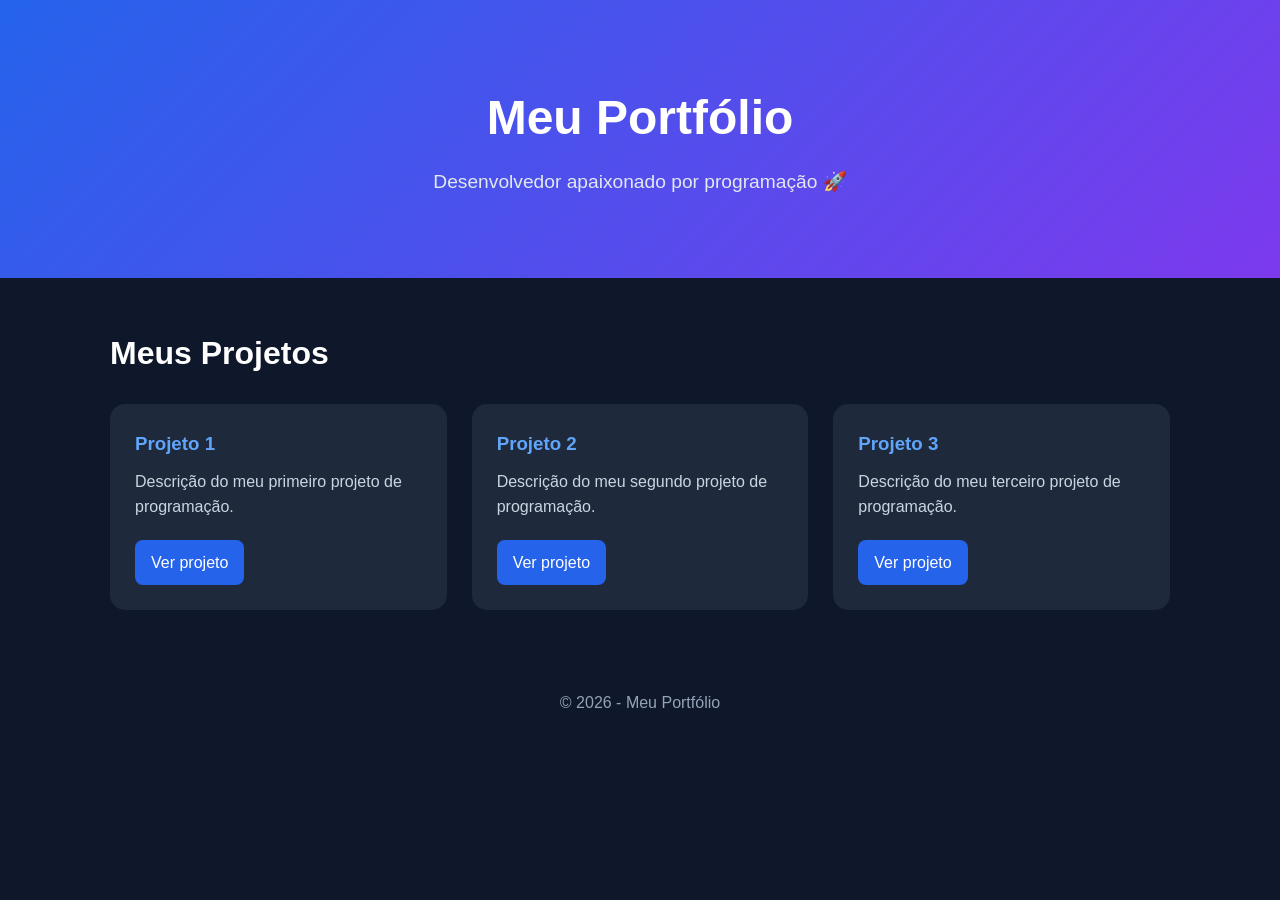
==== index.html @ f262dfe7 "Rename projects.html to index.html" ====
<!DOCTYPE html>
<html lang="pt-BR">
<head>
  <meta charset="UTF-8">
  <meta name="viewport" content="width=device-width, initial-scale=1.0">
  <title>Meu Portfólio</title>
  <link rel="stylesheet" href="style_projetos.css">
</head>
<body>

  <header>
    <h1>Meu Portfólio</h1>
    <p>Desenvolvedor apaixonado por programação 🚀</p>
  </header>

  <main>
    <h2>Meus Projetos</h2>

    <section class="projetos">
      <div class="projeto">
        <h3>Projeto 1</h3>
        <p>Descrição do meu primeiro projeto de programação.</p>
        <a href="#" target="_blank">Ver projeto</a>
      </div>

      <div class="projeto">
        <h3>Projeto 2</h3>
        <p>Descrição do meu segundo projeto de programação.</p>
        <a href="#" target="_blank">Ver projeto</a>
      </div>

      <div class="projeto">
        <h3>Projeto 3</h3>
        <p>Descrição do meu terceiro projeto de programação.</p>
        <a href="#" target="_blank">Ver projeto</a>
      </div>
    </section>
  </main>

  <footer>
    © 2026 - Meu Portfólio
  </footer>

</body>
</html>
---- style_projetos.css ----
*{box-sizing:border-box;margin:0;padding:0}
body{font-family:Arial,sans-serif;background:#0f172a;color:#fff;line-height:1.6}
header{text-align:center;padding:80px 20px;background:linear-gradient(135deg,#2563eb,#7c3aed)}
header h1{font-size:3rem;margin-bottom:10px}
header p{font-size:1.2rem;color:#e2e8f0}
main{max-width:1100px;margin:auto;padding:50px 20px}
h2{margin-bottom:25px;font-size:2rem}
.projetos{display:grid;grid-template-columns:repeat(auto-fit,minmax(280px,1fr));gap:25px}
.projeto{background:#1e293b;padding:25px;border-radius:15px;transition:.3s}
.projeto:hover{transform:translateY(-8px);background:#263449}
.projeto h3{color:#60a5fa;margin-bottom:10px}
.projeto p{color:#cbd5e1;margin-bottom:20px}
.projeto a{display:inline-block;padding:10px 16px;background:#2563eb;color:white;text-decoration:none;border-radius:8px}
footer{text-align:center;padding:30px;color:#94a3b8}
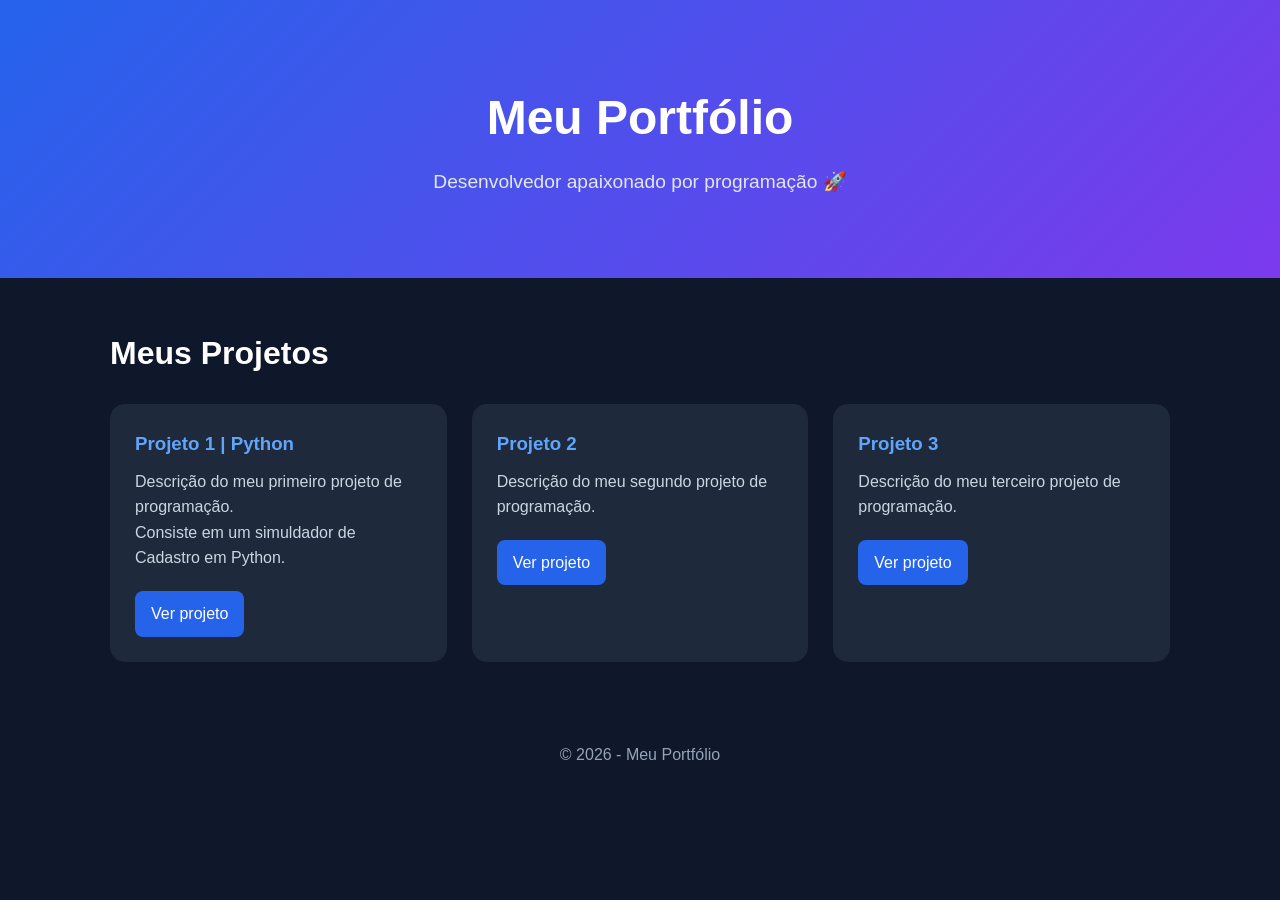
==== commit 24c64b24: "Update index.html" ====
--- a/index.html
+++ b/index.html
@@ -5,6 +5,8 @@
   <meta name="viewport" content="width=device-width, initial-scale=1.0">
   <title>Meu Portfólio</title>
   <link rel="stylesheet" href="style_projetos.css">
+  <link rel="stylesheet" href="https://pyscript.net/latest/pyscript.css" />
+    <script defer src="https://pyscript.net/latest/pyscript.js"></script>
 </head>
 <body>
 
@@ -18,8 +20,11 @@
 
     <section class="projetos">
       <div class="projeto">
-        <h3>Projeto 1</h3>
-        <p>Descrição do meu primeiro projeto de programação.</p>
+        <h3>Projeto 1 | Python</h3>
+        <p>Descrição do meu primeiro projeto de programação. 
+            <br>
+            Consiste em um simuldador de Cadastro em Python.
+        </p>
         <a href="#" target="_blank">Ver projeto</a>
       </div>
 
@@ -32,7 +37,40 @@
       <div class="projeto">
         <h3>Projeto 3</h3>
         <p>Descrição do meu terceiro projeto de programação.</p>
-        <a href="#" target="_blank">Ver projeto</a>
+        <a href="print("Cadastro".center(100, "-"))
+
+while True:
+    
+    nome = input("Digite seu primeiro nome: ")
+    sobrenome = input("Digite seu sobrenome: ")
+    idade = input("Digite sua Idade: ")
+    sexo = input("Digite seu sexo: ")
+    contato = input("Digite seu numero de contato: ")
+    email = input("Digite seu numero Email: ")
+
+# Dicionário -------------------------------------------------
+
+    cadastro = {
+            'nome': nome,
+            'sobrenome': sobrenome,
+            'idade': idade,
+            'sexo': sexo,
+            'contato': contato,
+            'email': email
+        }
+
+
+    
+    print('Dados'.center(70,"-"))
+    for Chave, Dados in cadastro.items():
+        print(f'{Chave}: {Dados}')
+    laço = input('Deseja realizar outro Cadastro? Sim / Não  ')
+    if laço == "Sim".lower():
+        continue
+    else:
+        break
+
+print (f'Obrigado pelo cadastro! Tenha um ótimo dia!!'.center(40, "-"))" target="_blank">Ver projeto</a>
       </div>
     </section>
   </main>
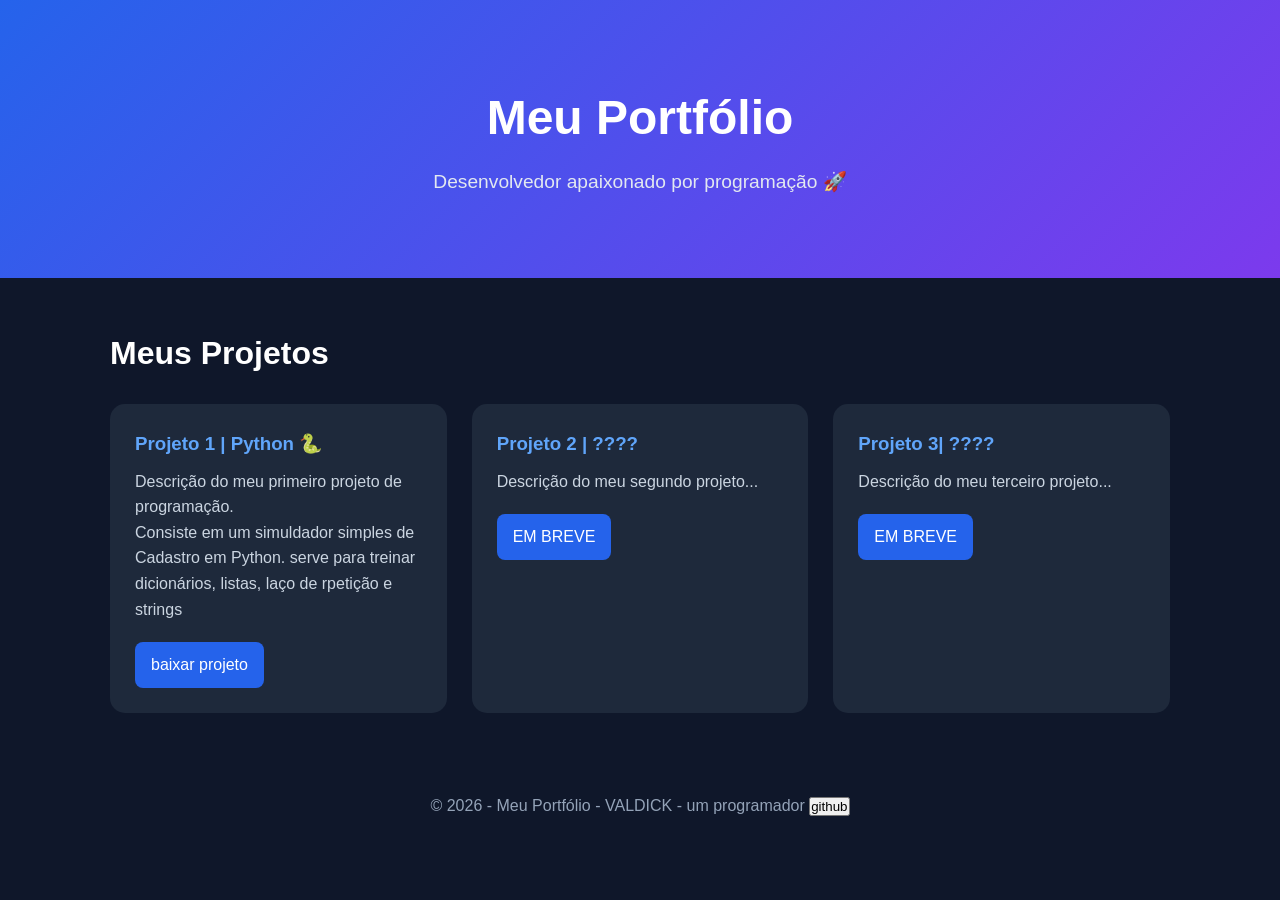
==== commit 2af971d9: "Update index.html" ====
--- a/index.html
+++ b/index.html
@@ -5,8 +5,7 @@
   <meta name="viewport" content="width=device-width, initial-scale=1.0">
   <title>Meu Portfólio</title>
   <link rel="stylesheet" href="style_projetos.css">
-  <link rel="stylesheet" href="https://pyscript.net/latest/pyscript.css" />
-    <script defer src="https://pyscript.net/latest/pyscript.js"></script>
+  
 </head>
 <body>
 
@@ -20,63 +19,33 @@
 
     <section class="projetos">
       <div class="projeto">
-        <h3>Projeto 1 | Python</h3>
+        <h3>Projeto 1 | Python 🐍</h3>
         <p>Descrição do meu primeiro projeto de programação. 
             <br>
-            Consiste em um simuldador de Cadastro em Python.
+            Consiste em um simuldador simples 
+            de Cadastro em Python.
+            serve para treinar dicionários, listas, laço de rpetição e strings
         </p>
-        <a href="#" target="_blank">Ver projeto</a>
+        <a href="Cadastro.txt" download="Cadastro.py" target="_blank">baixar projeto</a>
       </div>
 
       <div class="projeto">
-        <h3>Projeto 2</h3>
-        <p>Descrição do meu segundo projeto de programação.</p>
-        <a href="#" target="_blank">Ver projeto</a>
+        <h3>Projeto 2 | ????</h3>
+        <p>Descrição do meu segundo projeto...</p>
+        <a href="#" target="_blank">EM BREVE</a>
       </div>
 
       <div class="projeto">
-        <h3>Projeto 3</h3>
-        <p>Descrição do meu terceiro projeto de programação.</p>
-        <a href="print("Cadastro".center(100, "-"))
-
-while True:
-    
-    nome = input("Digite seu primeiro nome: ")
-    sobrenome = input("Digite seu sobrenome: ")
-    idade = input("Digite sua Idade: ")
-    sexo = input("Digite seu sexo: ")
-    contato = input("Digite seu numero de contato: ")
-    email = input("Digite seu numero Email: ")
-
-# Dicionário -------------------------------------------------
-
-    cadastro = {
-            'nome': nome,
-            'sobrenome': sobrenome,
-            'idade': idade,
-            'sexo': sexo,
-            'contato': contato,
-            'email': email
-        }
-
-
-    
-    print('Dados'.center(70,"-"))
-    for Chave, Dados in cadastro.items():
-        print(f'{Chave}: {Dados}')
-    laço = input('Deseja realizar outro Cadastro? Sim / Não  ')
-    if laço == "Sim".lower():
-        continue
-    else:
-        break
-
-print (f'Obrigado pelo cadastro! Tenha um ótimo dia!!'.center(40, "-"))" target="_blank">Ver projeto</a>
+        <h3>Projeto 3| ????</h3>
+        <p>Descrição do meu terceiro projeto...</p>
+        <a href="#" target="_blank">EM BREVE</a>
       </div>
     </section>
   </main>
 
   <footer>
-    © 2026 - Meu Portfólio
+    © 2026 - Meu Portfólio - VALDICK - um programador
+    <button class="github"> github </button>
   </footer>
 
 </body>
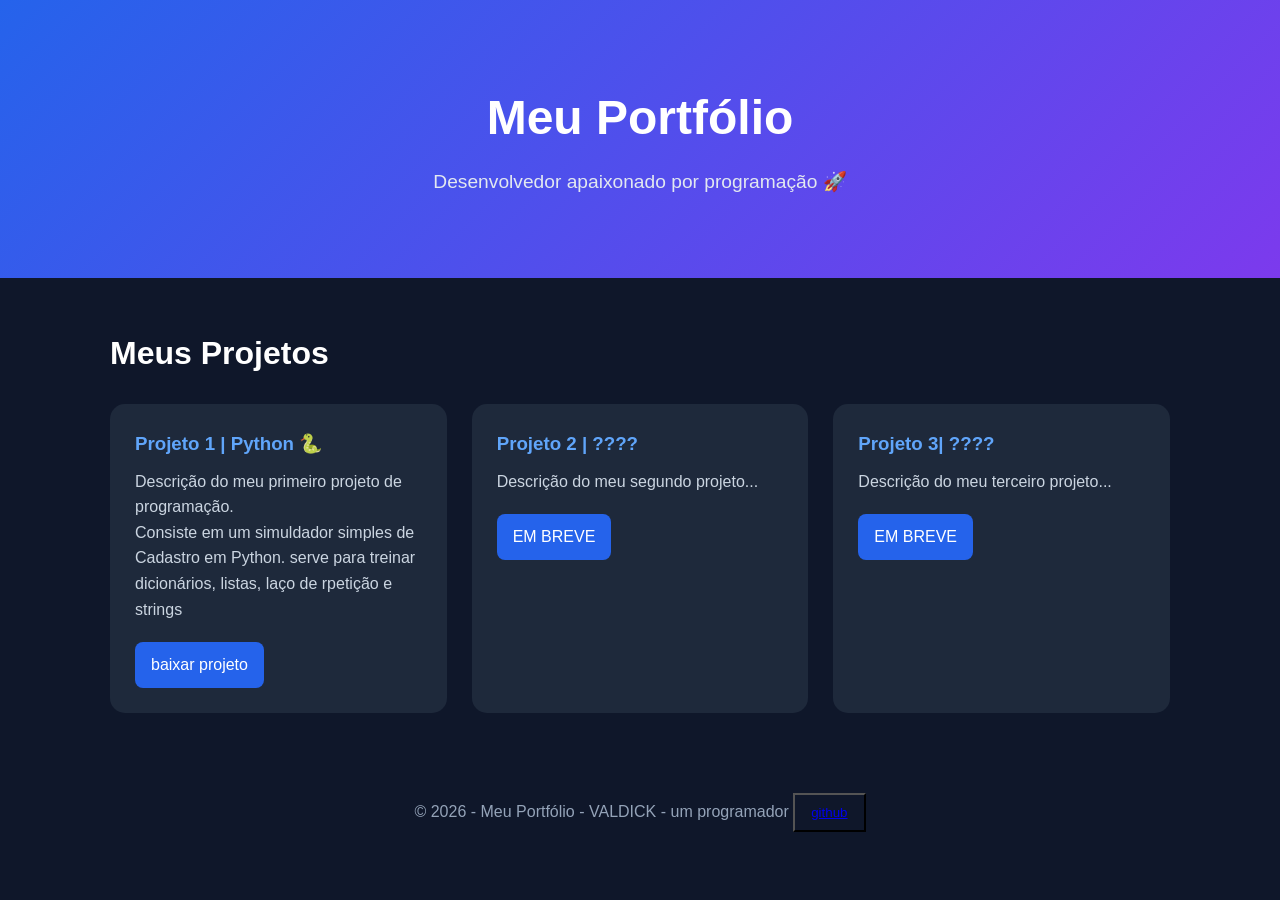
==== commit 8698b3f6: "Update index.html" ====
--- a/index.html
+++ b/index.html
@@ -45,7 +45,7 @@
 
   <footer>
     © 2026 - Meu Portfólio - VALDICK - um programador
-    <button class="github"> github </button>
+    <button class="github"> <a href="https://github.com/valdickrodrigues07-prog">github</a> </button>
   </footer>
 
 </body>
--- a/style_projetos.css
+++ b/style_projetos.css
@@ -11,4 +11,5 @@
 .projeto h3{color:#60a5fa;margin-bottom:10px}
 .projeto p{color:#cbd5e1;margin-bottom:20px}
 .projeto a{display:inline-block;padding:10px 16px;background:#2563eb;color:white;text-decoration:none;border-radius:8px}
-footer{text-align:center;padding:30px;color:#94a3b8}+footer{text-align:center;padding:30px;color:#94a3b8}
+.github{background-color: #0f172a;color: #cbd5e1;padding: 10px 16px;}
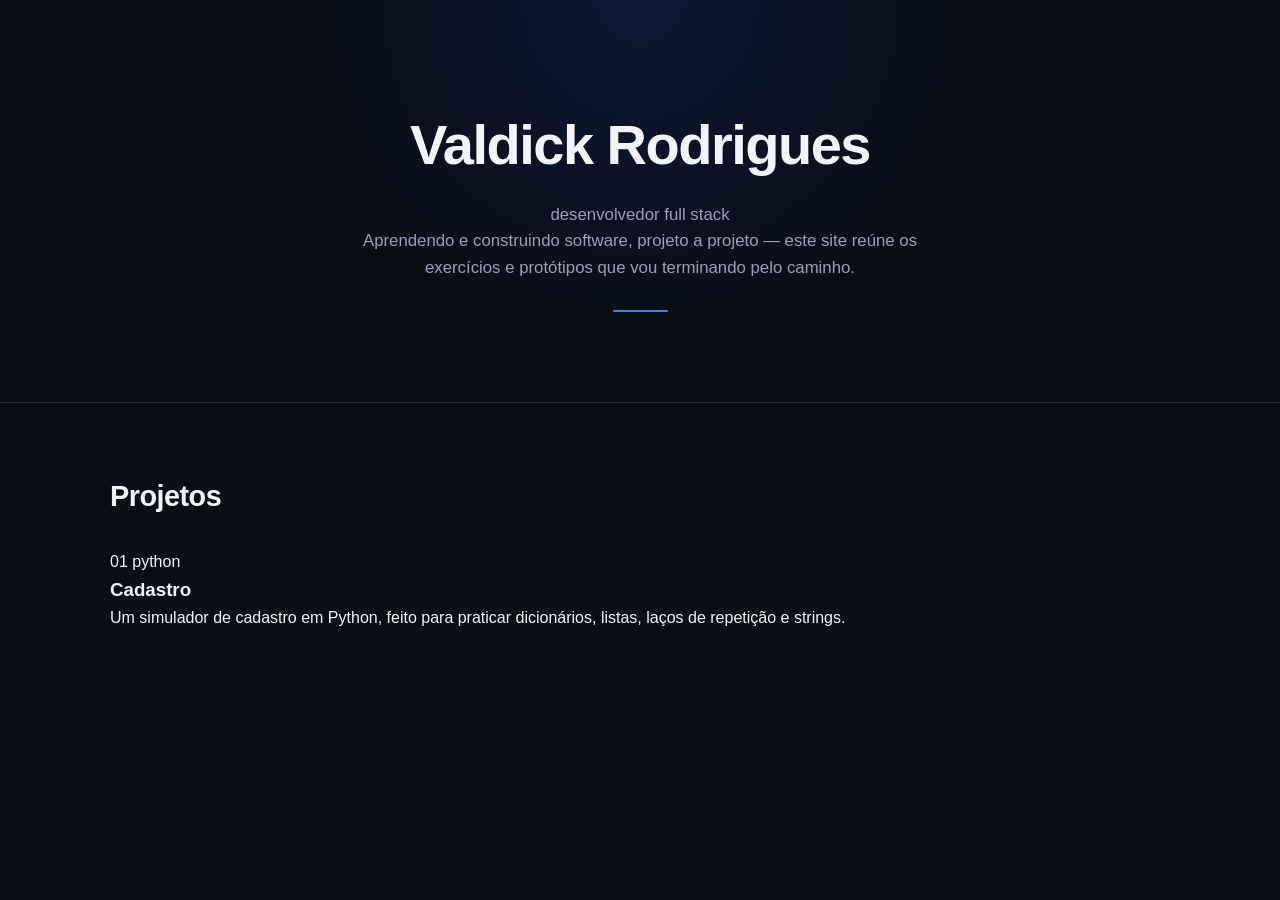
==== commit c3f6f398: "Atualizar o index.html" ====
--- a/index.html
+++ b/index.html
@@ -1,52 +1,32 @@
-<!DOCTYPE html>
-<html lang="pt-BR">
-<head>
-  <meta charset="UTF-8">
-  <meta name="viewport" content="width=device-width, initial-scale=1.0">
-  <title>Meu Portfólio</title>
-  <link rel="stylesheet" href="style_projetos.css">
-  
-</head>
-<body>
-
-  <header>
-    <h1>Meu Portfólio</h1>
-    <p>Desenvolvedor apaixonado por programação 🚀</p>
-  </header>
-
-  <main>
-    <h2>Meus Projetos</h2>
-
-    <section class="projetos">
-      <div class="projeto">
-        <h3>Projeto 1 | Python 🐍</h3>
-        <p>Descrição do meu primeiro projeto de programação. 
-            <br>
-            Consiste em um simuldador simples 
-            de Cadastro em Python.
-            serve para treinar dicionários, listas, laço de rpetição e strings
-        </p>
-        <a href="Cadastro.txt" download="Cadastro.py" target="_blank">baixar projeto</a>
-      </div>
-
-      <div class="projeto">
-        <h3>Projeto 2 | ????</h3>
-        <p>Descrição do meu segundo projeto...</p>
-        <a href="#" target="_blank">EM BREVE</a>
-      </div>
-
-      <div class="projeto">
-        <h3>Projeto 3| ????</h3>
-        <p>Descrição do meu terceiro projeto...</p>
-        <a href="#" target="_blank">EM BREVE</a>
-      </div>
-    </section>
-  </main>
-
-  <footer>
-    © 2026 - Meu Portfólio - VALDICK - um programador
-    <button class="github"> <a href="https://github.com/valdickrodrigues07-prog">github</a> </button>
-  </footer>
-
-</body>
-</html>
+<!DOCTYPE html>
+<html lang="pt-BR">
+<head>
+<meta charset="UTF-8">
+<meta name="viewport" content="width=device-width, initial-scale=1, viewport-fit=cover">
+<title>Valdick Rodrigues — Portfólio</title>
+<link rel="preconnect" href="https://fonts.googleapis.com">
+<link rel="preconnect" href="https://fonts.gstatic.com" crossorigin>
+<link href="https://fonts.googleapis.com/css2?family=IBM+Plex+Serif:wght@400;500;600;700&family=IBM+Plex+Mono:wght@400;500&display=swap" rel="stylesheet">
+<link rel="stylesheet" href="style_projetos.css">
+</head>
+<body>
+
+  <header class="capa">
+    <div class="wrap">
+      <h1>Valdick Rodrigues</h1>
+      <p class="cargo">desenvolvedor full stack</p>
+      <p class="bio">Aprendendo e construindo software, projeto a projeto — este site reúne os exercícios e protótipos que vou terminando pelo caminho.</p>
+    </div>
+  </header>
+
+  <main class="wrap">
+    <h2>Projetos</h2>
+    <div class="catalogo">
+
+      <article class="ficha">
+        <div class="ficha-topo">
+          <span class="num">01</span>
+          <span class="tag">python</span>
+        </div>
+        <h3>Cadastro</h3>
+        <p>Um simulador de cadastro em Python, feito para praticar dicionários, listas, laços de repetição e strings.</p>
--- a/style_projetos.css
+++ b/style_projetos.css
@@ -1,15 +1,199 @@
-*{box-sizing:border-box;margin:0;padding:0}
-body{font-family:Arial,sans-serif;background:#0f172a;color:#fff;line-height:1.6}
-header{text-align:center;padding:80px 20px;background:linear-gradient(135deg,#2563eb,#7c3aed)}
-header h1{font-size:3rem;margin-bottom:10px}
-header p{font-size:1.2rem;color:#e2e8f0}
-main{max-width:1100px;margin:auto;padding:50px 20px}
-h2{margin-bottom:25px;font-size:2rem}
-.projetos{display:grid;grid-template-columns:repeat(auto-fit,minmax(280px,1fr));gap:25px}
-.projeto{background:#1e293b;padding:25px;border-radius:15px;transition:.3s}
-.projeto:hover{transform:translateY(-8px);background:#263449}
-.projeto h3{color:#60a5fa;margin-bottom:10px}
-.projeto p{color:#cbd5e1;margin-bottom:20px}
-.projeto a{display:inline-block;padding:10px 16px;background:#2563eb;color:white;text-decoration:none;border-radius:8px}
-footer{text-align:center;padding:30px;color:#94a3b8}
-.github{background-color: #0f172a;color: #cbd5e1;padding: 10px 16px;}
+* {
+  box-sizing: border-box;
+  margin: 0;
+  padding: 0;
+}
+
+:root {
+  --bg: #080d16;
+  --bg-secondary: #0d1421;
+  --card: #111a29;
+  --card-hover: #152238;
+  --border: #1e2d43;
+
+  --blue: #3b82f6;
+  --blue-hover: #60a5fa;
+  --blue-dark: #172554;
+
+  --text: #f1f5f9;
+  --text-secondary: #94a3b8;
+  --text-muted: #64748b;
+}
+
+html {
+  scroll-behavior: smooth;
+}
+
+body {
+  font-family: Inter, "Segoe UI", Arial, sans-serif;
+  background: var(--bg);
+  color: var(--text);
+  line-height: 1.6;
+  -webkit-font-smoothing: antialiased;
+}
+
+/* Header */
+
+header {
+  position: relative;
+  text-align: center;
+  padding: 100px 20px 90px;
+  background:
+    radial-gradient(circle at 50% 0%, rgba(37, 99, 235, 0.14), transparent 45%),
+    var(--bg);
+  border-bottom: 1px solid var(--border);
+}
+
+header::after {
+  content: "";
+  display: block;
+  width: 55px;
+  height: 2px;
+  margin: 28px auto 0;
+  background: var(--blue);
+  border-radius: 2px;
+}
+
+header h1 {
+  font-size: clamp(2.3rem, 5vw, 3.5rem);
+  font-weight: 700;
+  letter-spacing: -1.5px;
+  margin-bottom: 12px;
+}
+
+header p {
+  max-width: 600px;
+  margin: 0 auto;
+  font-size: 1.05rem;
+  color: var(--text-secondary);
+}
+
+/* Conteúdo */
+
+main {
+  width: min(1100px, 100%);
+  margin: 0 auto;
+  padding: 70px 20px;
+}
+
+h2 {
+  margin-bottom: 30px;
+  font-size: 1.8rem;
+  font-weight: 600;
+  letter-spacing: -0.5px;
+}
+
+/* Projetos */
+
+.projetos {
+  display: grid;
+  grid-template-columns: repeat(auto-fit, minmax(280px, 1fr));
+  gap: 20px;
+}
+
+.projeto {
+  position: relative;
+  padding: 28px;
+  background: var(--card);
+  border: 1px solid var(--border);
+  border-radius: 10px;
+  transition:
+    transform 0.25s ease,
+    border-color 0.25s ease,
+    background 0.25s ease,
+    box-shadow 0.25s ease;
+}
+
+.projeto:hover {
+  transform: translateY(-4px);
+  background: var(--card-hover);
+  border-color: #2b4d7a;
+  box-shadow: 0 12px 30px rgba(0, 0, 0, 0.25);
+}
+
+.projeto h3 {
+  color: var(--blue-hover);
+  font-size: 1.2rem;
+  font-weight: 600;
+  margin-bottom: 10px;
+}
+
+.projeto p {
+  color: var(--text-secondary);
+  font-size: 0.95rem;
+  margin-bottom: 22px;
+}
+
+/* Botões */
+
+.projeto a,
+.github {
+  display: inline-flex;
+  align-items: center;
+  justify-content: center;
+  padding: 9px 15px;
+  border-radius: 7px;
+  font-size: 0.9rem;
+  font-weight: 500;
+  text-decoration: none;
+  transition:
+    background 0.2s ease,
+    border-color 0.2s ease,
+    color 0.2s ease;
+}
+
+.projeto a {
+  background: var(--blue);
+  color: #fff;
+  border: 1px solid var(--blue);
+}
+
+.projeto a:hover {
+  background: var(--blue-hover);
+  border-color: var(--blue-hover);
+  color: #07101f;
+}
+
+/* GitHub */
+
+.github {
+  background: transparent;
+  color: var(--text-secondary);
+  border: 1px solid var(--border);
+}
+
+.github:hover {
+  color: var(--text);
+  background: var(--blue-dark);
+  border-color: #315a91;
+}
+
+/* Footer */
+
+footer {
+  padding: 35px 20px;
+  color: var(--text-muted);
+  font-size: 0.85rem;
+  border-top: 1px solid var(--border);
+  text-align: center;
+}
+
+/* Responsivo */
+
+@media (max-width: 600px) {
+  header {
+    padding: 75px 20px 65px;
+  }
+
+  main {
+    padding: 50px 18px;
+  }
+
+  h2 {
+    font-size: 1.5rem;
+  }
+
+  .projeto {
+    padding: 22px;
+  }
+}
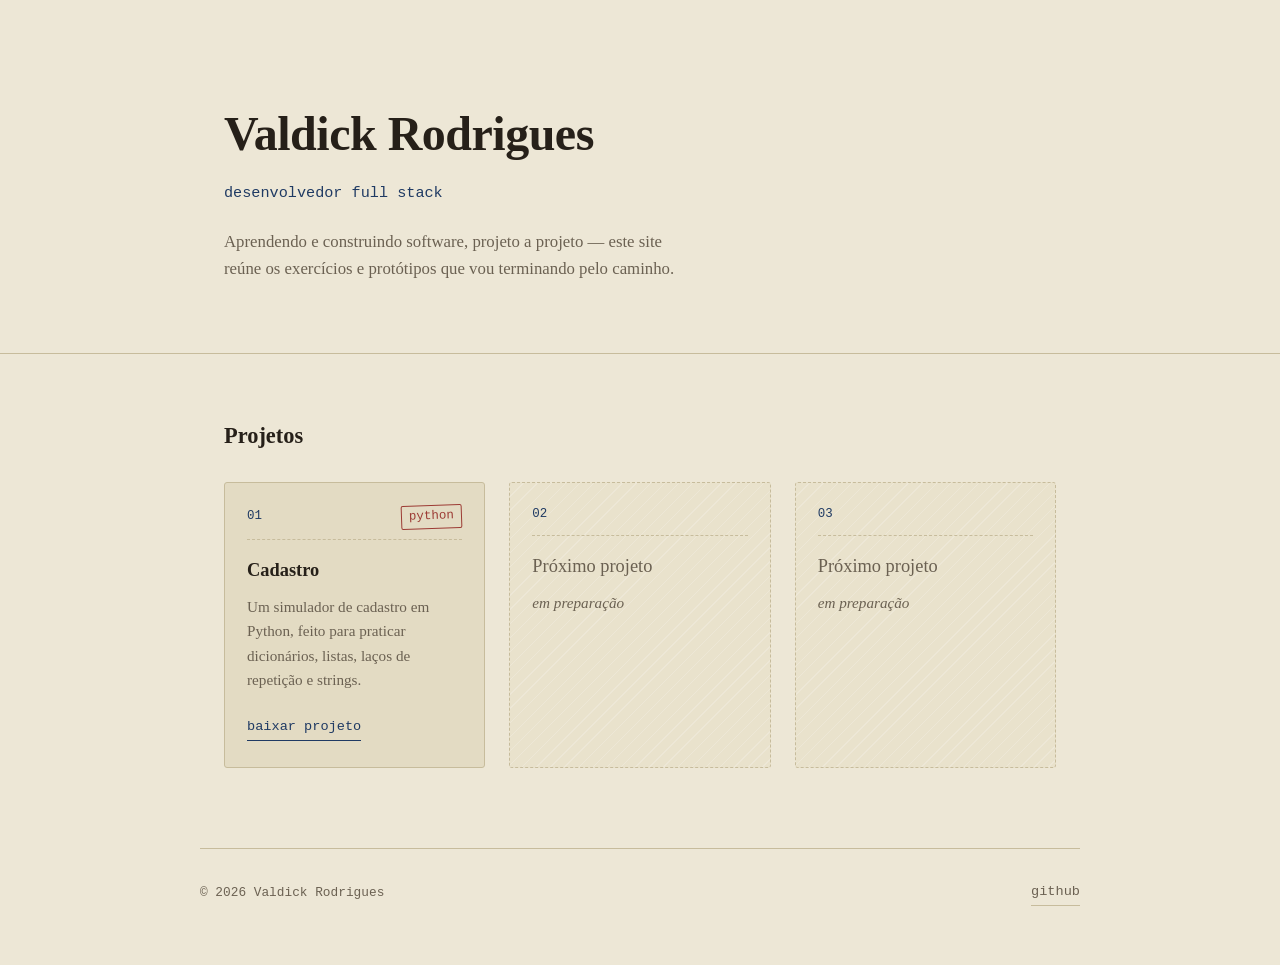
==== commit 3ddd412d: "Atualizar o index.html" ====
--- a/index.html
+++ b/index.html
@@ -29,4 +29,33 @@
           <span class="tag">python</span>
         </div>
         <h3>Cadastro</h3>
-        <p>Um simulador de cadastro em Python, feito para praticar dicionários, listas, laços de repetição e strings.</p>+        <p>Um simulador de cadastro em Python, feito para praticar dicionários, listas, laços de repetição e strings.</p>
+        <a class="acao acao--baixar" href="Cadastro.txt" download="Cadastro.py">baixar projeto</a>
+      </article>
+
+      <article class="ficha ficha--vazia">
+        <div class="ficha-topo">
+          <span class="num">02</span>
+        </div>
+        <h3>Próximo projeto</h3>
+        <p>em preparação</p>
+      </article>
+
+      <article class="ficha ficha--vazia">
+        <div class="ficha-topo">
+          <span class="num">03</span>
+        </div>
+        <h3>Próximo projeto</h3>
+        <p>em preparação</p>
+      </article>
+
+    </div>
+  </main>
+
+  <footer class="wrap rodape">
+    <p>© 2026 Valdick Rodrigues</p>
+    <a class="acao acao--ghost" href="https://github.com/valdickrodrigues07-prog" target="_blank" rel="noopener">github</a>
+  </footer>
+
+</body>
+</html>
--- a/style_projetos.css
+++ b/style_projetos.css
@@ -1,199 +1,177 @@
-* {
-  box-sizing: border-box;
-  margin: 0;
-  padding: 0;
-}
-
-:root {
-  --bg: #080d16;
-  --bg-secondary: #0d1421;
-  --card: #111a29;
-  --card-hover: #152238;
-  --border: #1e2d43;
-
-  --blue: #3b82f6;
-  --blue-hover: #60a5fa;
-  --blue-dark: #172554;
-
-  --text: #f1f5f9;
-  --text-secondary: #94a3b8;
-  --text-muted: #64748b;
-}
-
-html {
-  scroll-behavior: smooth;
-}
-
-body {
-  font-family: Inter, "Segoe UI", Arial, sans-serif;
-  background: var(--bg);
-  color: var(--text);
-  line-height: 1.6;
-  -webkit-font-smoothing: antialiased;
-}
-
-/* Header */
-
-header {
-  position: relative;
-  text-align: center;
-  padding: 100px 20px 90px;
-  background:
-    radial-gradient(circle at 50% 0%, rgba(37, 99, 235, 0.14), transparent 45%),
-    var(--bg);
-  border-bottom: 1px solid var(--border);
-}
-
-header::after {
-  content: "";
-  display: block;
-  width: 55px;
-  height: 2px;
-  margin: 28px auto 0;
-  background: var(--blue);
-  border-radius: 2px;
-}
-
-header h1 {
-  font-size: clamp(2.3rem, 5vw, 3.5rem);
-  font-weight: 700;
-  letter-spacing: -1.5px;
-  margin-bottom: 12px;
-}
-
-header p {
-  max-width: 600px;
-  margin: 0 auto;
-  font-size: 1.05rem;
-  color: var(--text-secondary);
-}
-
-/* Conteúdo */
-
-main {
-  width: min(1100px, 100%);
-  margin: 0 auto;
-  padding: 70px 20px;
-}
-
-h2 {
-  margin-bottom: 30px;
-  font-size: 1.8rem;
-  font-weight: 600;
-  letter-spacing: -0.5px;
-}
-
-/* Projetos */
-
-.projetos {
-  display: grid;
-  grid-template-columns: repeat(auto-fit, minmax(280px, 1fr));
-  gap: 20px;
-}
-
-.projeto {
-  position: relative;
-  padding: 28px;
-  background: var(--card);
-  border: 1px solid var(--border);
-  border-radius: 10px;
-  transition:
-    transform 0.25s ease,
-    border-color 0.25s ease,
-    background 0.25s ease,
-    box-shadow 0.25s ease;
-}
-
-.projeto:hover {
-  transform: translateY(-4px);
-  background: var(--card-hover);
-  border-color: #2b4d7a;
-  box-shadow: 0 12px 30px rgba(0, 0, 0, 0.25);
-}
-
-.projeto h3 {
-  color: var(--blue-hover);
-  font-size: 1.2rem;
-  font-weight: 600;
-  margin-bottom: 10px;
-}
-
-.projeto p {
-  color: var(--text-secondary);
-  font-size: 0.95rem;
-  margin-bottom: 22px;
-}
-
-/* Botões */
-
-.projeto a,
-.github {
-  display: inline-flex;
-  align-items: center;
-  justify-content: center;
-  padding: 9px 15px;
-  border-radius: 7px;
-  font-size: 0.9rem;
-  font-weight: 500;
-  text-decoration: none;
-  transition:
-    background 0.2s ease,
-    border-color 0.2s ease,
-    color 0.2s ease;
-}
-
-.projeto a {
-  background: var(--blue);
-  color: #fff;
-  border: 1px solid var(--blue);
-}
-
-.projeto a:hover {
-  background: var(--blue-hover);
-  border-color: var(--blue-hover);
-  color: #07101f;
-}
-
-/* GitHub */
-
-.github {
-  background: transparent;
-  color: var(--text-secondary);
-  border: 1px solid var(--border);
-}
-
-.github:hover {
-  color: var(--text);
-  background: var(--blue-dark);
-  border-color: #315a91;
-}
-
-/* Footer */
-
-footer {
-  padding: 35px 20px;
-  color: var(--text-muted);
-  font-size: 0.85rem;
-  border-top: 1px solid var(--border);
-  text-align: center;
-}
-
-/* Responsivo */
-
-@media (max-width: 600px) {
-  header {
-    padding: 75px 20px 65px;
-  }
-
-  main {
-    padding: 50px 18px;
-  }
-
-  h2 {
-    font-size: 1.5rem;
-  }
-
-  .projeto {
-    padding: 22px;
-  }
-}
+* { margin: 0; padding: 0; box-sizing: border-box; }
+
+:root {
+  --paper: #EDE7D6;
+  --paper-alt: #E3DBC3;
+  --paper-blank: #E9E2CC;
+  --ink: #262019;
+  --ink-soft: #6b6152;
+  --line: #c7bc9c;
+  --pen: #1f3a63;
+  --pen-hover: #16294a;
+  --stamp: #9c3b34;
+  --focus: #1f3a63;
+  box-sizing: border-box;
+  padding-top: env(safe-area-inset-top, 0px);
+  padding-bottom: env(safe-area-inset-bottom, 0px);
+}
+
+@media (prefers-color-scheme: dark) {
+  :root:not([data-theme="light"]) {
+    --paper: #1b1710;
+    --paper-alt: #231d14;
+    --paper-blank: #201a12;
+    --ink: #ece4d2;
+    --ink-soft: #a9a08a;
+    --line: #453a29;
+    --pen: #86aedb;
+    --pen-hover: #accbe9;
+    --stamp: #d9847c;
+    --focus: #86aedb;
+  }
+}
+:root[data-theme="dark"] {
+  --paper: #1b1710;
+  --paper-alt: #231d14;
+  --paper-blank: #201a12;
+  --ink: #ece4d2;
+  --ink-soft: #a9a08a;
+  --line: #453a29;
+  --pen: #86aedb;
+  --pen-hover: #accbe9;
+  --stamp: #d9847c;
+  --focus: #86aedb;
+}
+
+@media (prefers-reduced-motion: reduce) {
+  * { transition: none !important; scroll-behavior: auto !important; }
+}
+
+html { scroll-behavior: smooth; scroll-padding-top: env(safe-area-inset-top, 0px); height: 100%; }
+body {
+  height: 100%;
+  background: var(--paper);
+  color: var(--ink);
+  font-family: 'IBM Plex Serif', Georgia, 'Times New Roman', serif;
+  line-height: 1.6;
+  -webkit-font-smoothing: antialiased;
+}
+
+a { color: inherit; }
+a:focus-visible, button:focus-visible { outline: 2px solid var(--focus); outline-offset: 3px; }
+
+.wrap { width: min(880px, 100%); margin: 0 auto; padding-left: 24px; padding-right: 24px; }
+
+header.capa {
+  border-bottom: 1px solid var(--line);
+  padding: 96px 0 70px;
+}
+header.capa h1 {
+  font-size: clamp(2.1rem, 5vw, 3rem);
+  font-weight: 700;
+  letter-spacing: -0.5px;
+  margin-bottom: 8px;
+}
+.cargo {
+  font-family: 'IBM Plex Mono', 'SF Mono', Consolas, monospace;
+  font-size: 0.95rem;
+  color: var(--pen);
+  margin-bottom: 24px;
+}
+.bio {
+  max-width: 54ch;
+  font-size: 1.05rem;
+  color: var(--ink-soft);
+}
+
+main { padding: 64px 0 20px; }
+main h2 {
+  font-size: 1.4rem;
+  font-weight: 600;
+  margin-bottom: 28px;
+}
+
+.catalogo {
+  display: grid;
+  grid-template-columns: repeat(auto-fit, minmax(220px, 1fr));
+  gap: 24px;
+}
+
+.ficha {
+  background: var(--paper-alt);
+  border: 1px solid var(--line);
+  border-radius: 3px;
+  padding: 22px 22px 26px;
+  transition: border-color 0.2s ease;
+}
+.ficha:hover { border-color: var(--pen); }
+
+.ficha-topo {
+  display: flex;
+  justify-content: space-between;
+  align-items: center;
+  font-family: 'IBM Plex Mono', 'SF Mono', Consolas, monospace;
+  font-size: 0.78rem;
+  border-bottom: 1px dashed var(--line);
+  padding-bottom: 10px;
+  margin-bottom: 16px;
+}
+.ficha-topo .num { color: var(--pen); font-weight: 500; }
+.ficha-topo .tag {
+  display: inline-block;
+  border: 1px solid var(--stamp);
+  color: var(--stamp);
+  padding: 1px 7px;
+  border-radius: 2px;
+  transform: rotate(-2deg);
+}
+
+.ficha h3 { font-size: 1.15rem; font-weight: 600; margin-bottom: 10px; }
+.ficha p { color: var(--ink-soft); font-size: 0.95rem; max-width: 34ch; margin-bottom: 20px; }
+
+.acao {
+  display: inline-block;
+  font-family: 'IBM Plex Mono', 'SF Mono', Consolas, monospace;
+  font-size: 0.85rem;
+  text-decoration: none;
+  color: var(--pen);
+  border-bottom: 1px solid var(--pen);
+  padding-bottom: 2px;
+  transition: color 0.15s ease, border-color 0.15s ease;
+}
+.acao:hover { color: var(--pen-hover); border-color: var(--pen-hover); }
+.acao--ghost { color: var(--ink-soft); border-color: var(--line); }
+.acao--ghost:hover { color: var(--pen); border-color: var(--pen); }
+
+.ficha--vazia {
+  border-style: dashed;
+  background-image: repeating-linear-gradient(
+    135deg,
+    var(--paper-blank),
+    var(--paper-blank) 9px,
+    var(--paper) 9px,
+    var(--paper) 10px
+  );
+}
+.ficha--vazia h3 { color: var(--ink-soft); font-weight: 500; }
+.ficha--vazia p { font-style: italic; margin-bottom: 0; }
+
+footer.rodape {
+  border-top: 1px solid var(--line);
+  margin-top: 60px;
+  padding: 32px 0 60px;
+  display: flex;
+  justify-content: space-between;
+  align-items: center;
+  flex-wrap: wrap;
+  gap: 12px;
+  font-family: 'IBM Plex Mono', 'SF Mono', Consolas, monospace;
+  font-size: 0.8rem;
+  color: var(--ink-soft);
+}
+
+@media (max-width: 600px) {
+  header.capa { padding: 68px 0 50px; }
+  main { padding-top: 50px; }
+  .ficha { padding: 18px 18px 22px; }
+}
